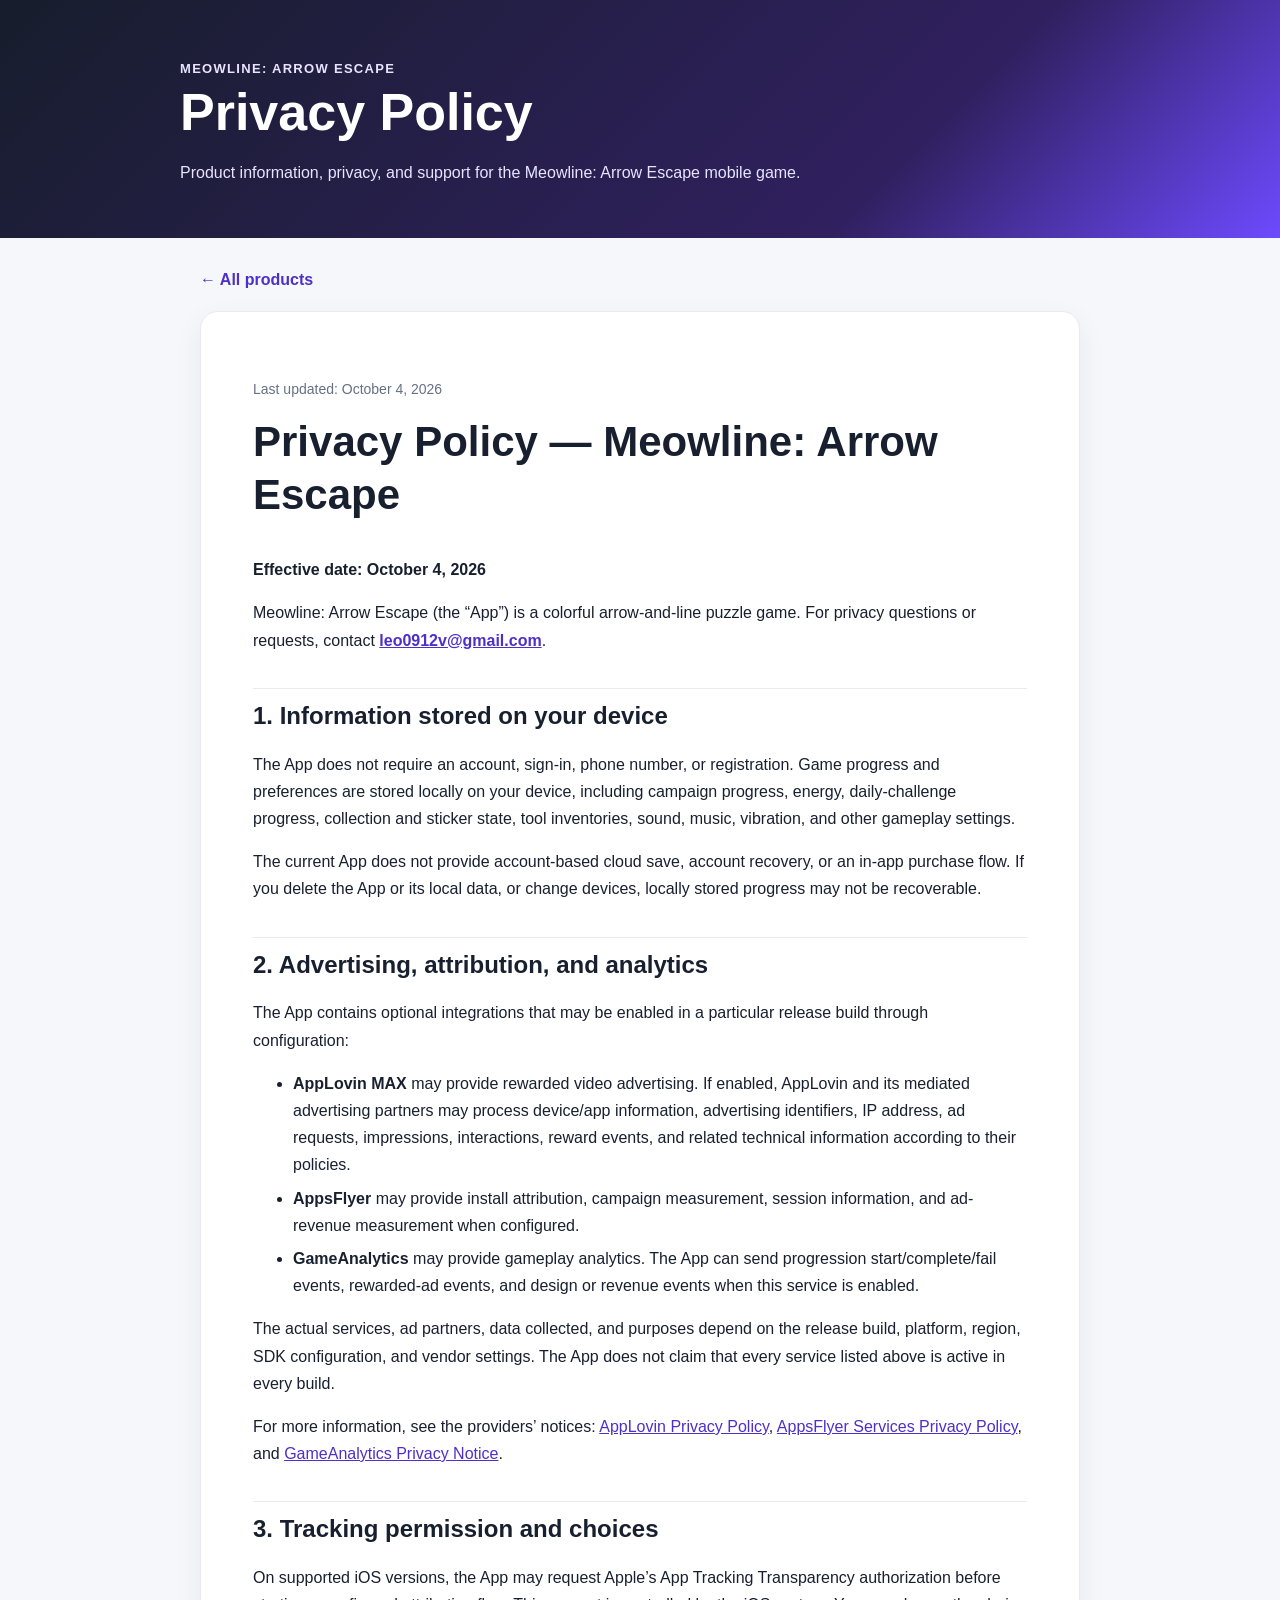
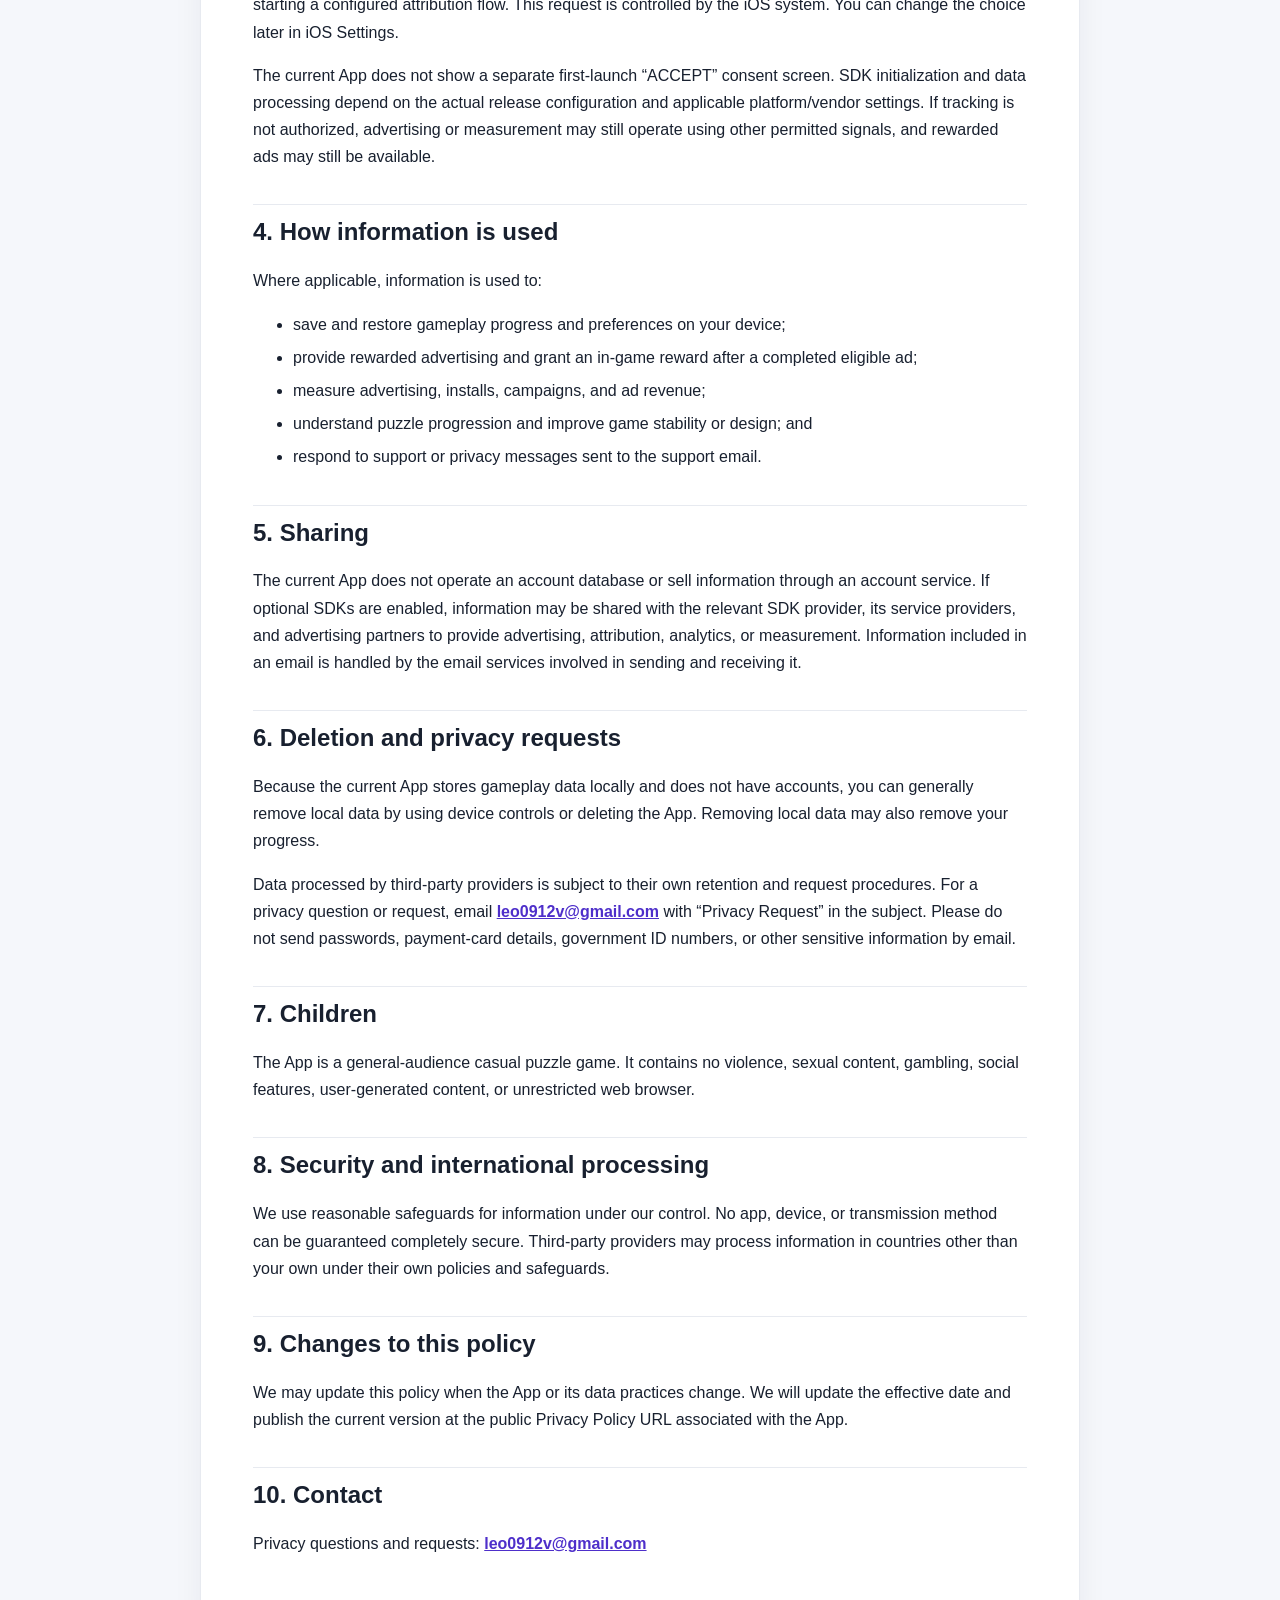
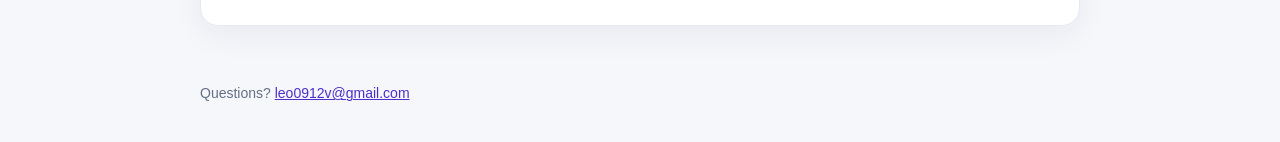
==== meowline-arrow-escape/privacy-policy.html @ 1085cde0 "Add multi-product legal pages" ====
<!doctype html>
<html lang="en">
<head>
  <meta charset="utf-8">
  <meta name="viewport" content="width=device-width, initial-scale=1">
  <meta name="description" content="Privacy Policy for Meowline: Arrow Escape.">
  <title>Privacy Policy · Arrow Legal</title>
  <link rel="stylesheet" href="../styles.css">
</head>
<body>
  <header class="site-header"><div class="header-inner">
    <p class="eyebrow">Meowline: Arrow Escape</p>
    <h1>Privacy Policy</h1>
    <p>Product information, privacy, and support for the Meowline: Arrow Escape mobile game.</p>
  </div></header>
  <main>
    <a class="back" href="../index.html">← All products</a>
    <article>
      <p class="meta">Last updated: October 4, 2026</p>
<h1>Privacy Policy — Meowline: Arrow Escape</h1>
<p><strong>Effective date: October 4, 2026</strong></p>
<p>Meowline: Arrow Escape (the “App”) is a colorful arrow-and-line puzzle game. For privacy questions or requests, contact <strong><a href="mailto:leo0912v@gmail.com">leo0912v@gmail.com</a></strong>.</p>
<h2>1. Information stored on your device</h2>
<p>The App does not require an account, sign-in, phone number, or registration. Game progress and preferences are stored locally on your device, including campaign progress, energy, daily-challenge progress, collection and sticker state, tool inventories, sound, music, vibration, and other gameplay settings.</p>
<p>The current App does not provide account-based cloud save, account recovery, or an in-app purchase flow. If you delete the App or its local data, or change devices, locally stored progress may not be recoverable.</p>
<h2>2. Advertising, attribution, and analytics</h2>
<p>The App contains optional integrations that may be enabled in a particular release build through configuration:</p>
<ul>
<li><strong>AppLovin MAX</strong> may provide rewarded video advertising. If enabled, AppLovin and its mediated advertising partners may process device/app information, advertising identifiers, IP address, ad requests, impressions, interactions, reward events, and related technical information according to their policies.</li>
<li><strong>AppsFlyer</strong> may provide install attribution, campaign measurement, session information, and ad-revenue measurement when configured.</li>
<li><strong>GameAnalytics</strong> may provide gameplay analytics. The App can send progression start/complete/fail events, rewarded-ad events, and design or revenue events when this service is enabled.</li>
</ul>
<p>The actual services, ad partners, data collected, and purposes depend on the release build, platform, region, SDK configuration, and vendor settings. The App does not claim that every service listed above is active in every build.</p>
<p>For more information, see the providers’ notices: <a href="https://legal.applovin.com/privacy/">AppLovin Privacy Policy</a>, <a href="https://www.appsflyer.com/legal/services-privacy-policy/">AppsFlyer Services Privacy Policy</a>, and <a href="https://www.gameanalytics.com/trust/privacy-notice">GameAnalytics Privacy Notice</a>.</p>
<h2>3. Tracking permission and choices</h2>
<p>On supported iOS versions, the App may request Apple’s App Tracking Transparency authorization before starting a configured attribution flow. This request is controlled by the iOS system. You can change the choice later in iOS Settings.</p>
<p>The current App does not show a separate first-launch “ACCEPT” consent screen. SDK initialization and data processing depend on the actual release configuration and applicable platform/vendor settings. If tracking is not authorized, advertising or measurement may still operate using other permitted signals, and rewarded ads may still be available.</p>
<h2>4. How information is used</h2>
<p>Where applicable, information is used to:</p>
<ul>
<li>save and restore gameplay progress and preferences on your device;</li>
<li>provide rewarded advertising and grant an in-game reward after a completed eligible ad;</li>
<li>measure advertising, installs, campaigns, and ad revenue;</li>
<li>understand puzzle progression and improve game stability or design; and</li>
<li>respond to support or privacy messages sent to the support email.</li>
</ul>
<h2>5. Sharing</h2>
<p>The current App does not operate an account database or sell information through an account service. If optional SDKs are enabled, information may be shared with the relevant SDK provider, its service providers, and advertising partners to provide advertising, attribution, analytics, or measurement. Information included in an email is handled by the email services involved in sending and receiving it.</p>
<h2>6. Deletion and privacy requests</h2>
<p>Because the current App stores gameplay data locally and does not have accounts, you can generally remove local data by using device controls or deleting the App. Removing local data may also remove your progress.</p>
<p>Data processed by third-party providers is subject to their own retention and request procedures. For a privacy question or request, email <strong><a href="mailto:leo0912v@gmail.com">leo0912v@gmail.com</a></strong> with “Privacy Request” in the subject. Please do not send passwords, payment-card details, government ID numbers, or other sensitive information by email.</p>
<h2>7. Children</h2>
<p>The App is a general-audience casual puzzle game. It contains no violence, sexual content, gambling, social features, user-generated content, or unrestricted web browser.</p>
<h2>8. Security and international processing</h2>
<p>We use reasonable safeguards for information under our control. No app, device, or transmission method can be guaranteed completely secure. Third-party providers may process information in countries other than your own under their own policies and safeguards.</p>
<h2>9. Changes to this policy</h2>
<p>We may update this policy when the App or its data practices change. We will update the effective date and publish the current version at the public Privacy Policy URL associated with the App.</p>
<h2>10. Contact</h2>
<p>Privacy questions and requests: <strong><a href="mailto:leo0912v@gmail.com">leo0912v@gmail.com</a></strong></p>
    </article>
  </main>
  <footer>Questions? <a href="mailto:leo0912v@gmail.com">leo0912v@gmail.com</a></footer>
</body>
</html>
---- styles.css ----
:root {
  color-scheme: light;
  --ink: #18202f;
  --muted: #667085;
  --line: #e7eaf0;
  --paper: #ffffff;
  --wash: #f5f7fb;
  --accent: #6d4aff;
  --accent-dark: #4e2fca;
}
* { box-sizing: border-box; }
body {
  margin: 0;
  background: var(--wash);
  color: var(--ink);
  font: 16px/1.7 -apple-system, BlinkMacSystemFont, "Segoe UI", sans-serif;
}
a { color: var(--accent-dark); }
.site-header {
  background: linear-gradient(135deg, #171d2c, #30205f 70%, #6d4aff);
  color: white;
  padding: 44px 20px 52px;
}
.header-inner, main, footer { max-width: 920px; margin: 0 auto; }
.eyebrow { margin: 0 0 8px; color: #d9d0ff; font-size: 13px; font-weight: 700; letter-spacing: .1em; text-transform: uppercase; }
h1, h2, h3 { line-height: 1.25; }
.site-header h1 { margin: 0; font-size: clamp(30px, 6vw, 52px); }
.site-header p { max-width: 680px; margin: 14px 0 0; color: #e8e4ff; }
main { padding: 28px 20px 56px; }
.card, article {
  background: var(--paper);
  border: 1px solid var(--line);
  border-radius: 18px;
  box-shadow: 0 10px 30px rgba(31, 35, 51, .06);
}
.card { padding: 26px; margin-bottom: 18px; }
.card h2 { margin-top: 0; }
.card-grid { display: grid; grid-template-columns: repeat(auto-fit, minmax(220px, 1fr)); gap: 14px; }
.card-grid a { display: block; height: 100%; padding: 18px; border: 1px solid var(--line); border-radius: 14px; text-decoration: none; }
.card-grid a:hover { border-color: var(--accent); background: #faf9ff; }
.card-grid strong { display: block; margin-bottom: 5px; color: var(--ink); }
.card-grid span { color: var(--muted); font-size: 14px; }
article { padding: clamp(24px, 5vw, 52px); }
article h1 { margin-top: 0; font-size: clamp(28px, 5vw, 42px); }
article h2 { margin-top: 34px; padding-top: 12px; border-top: 1px solid var(--line); font-size: 24px; }
article h3 { margin-top: 26px; font-size: 19px; }
article li { margin: 6px 0; }
.meta { color: var(--muted); font-size: 14px; }
.notice { padding: 14px 16px; border-left: 4px solid var(--accent); background: #f3f0ff; color: #342c64; border-radius: 8px; }
.back { display: inline-block; margin: 0 0 18px; text-decoration: none; font-weight: 600; }
footer { padding: 0 20px 36px; color: var(--muted); font-size: 14px; }
@media (max-width: 560px) { .site-header { padding: 34px 18px 40px; } main { padding: 20px 14px 42px; } article { padding: 22px 18px; } }
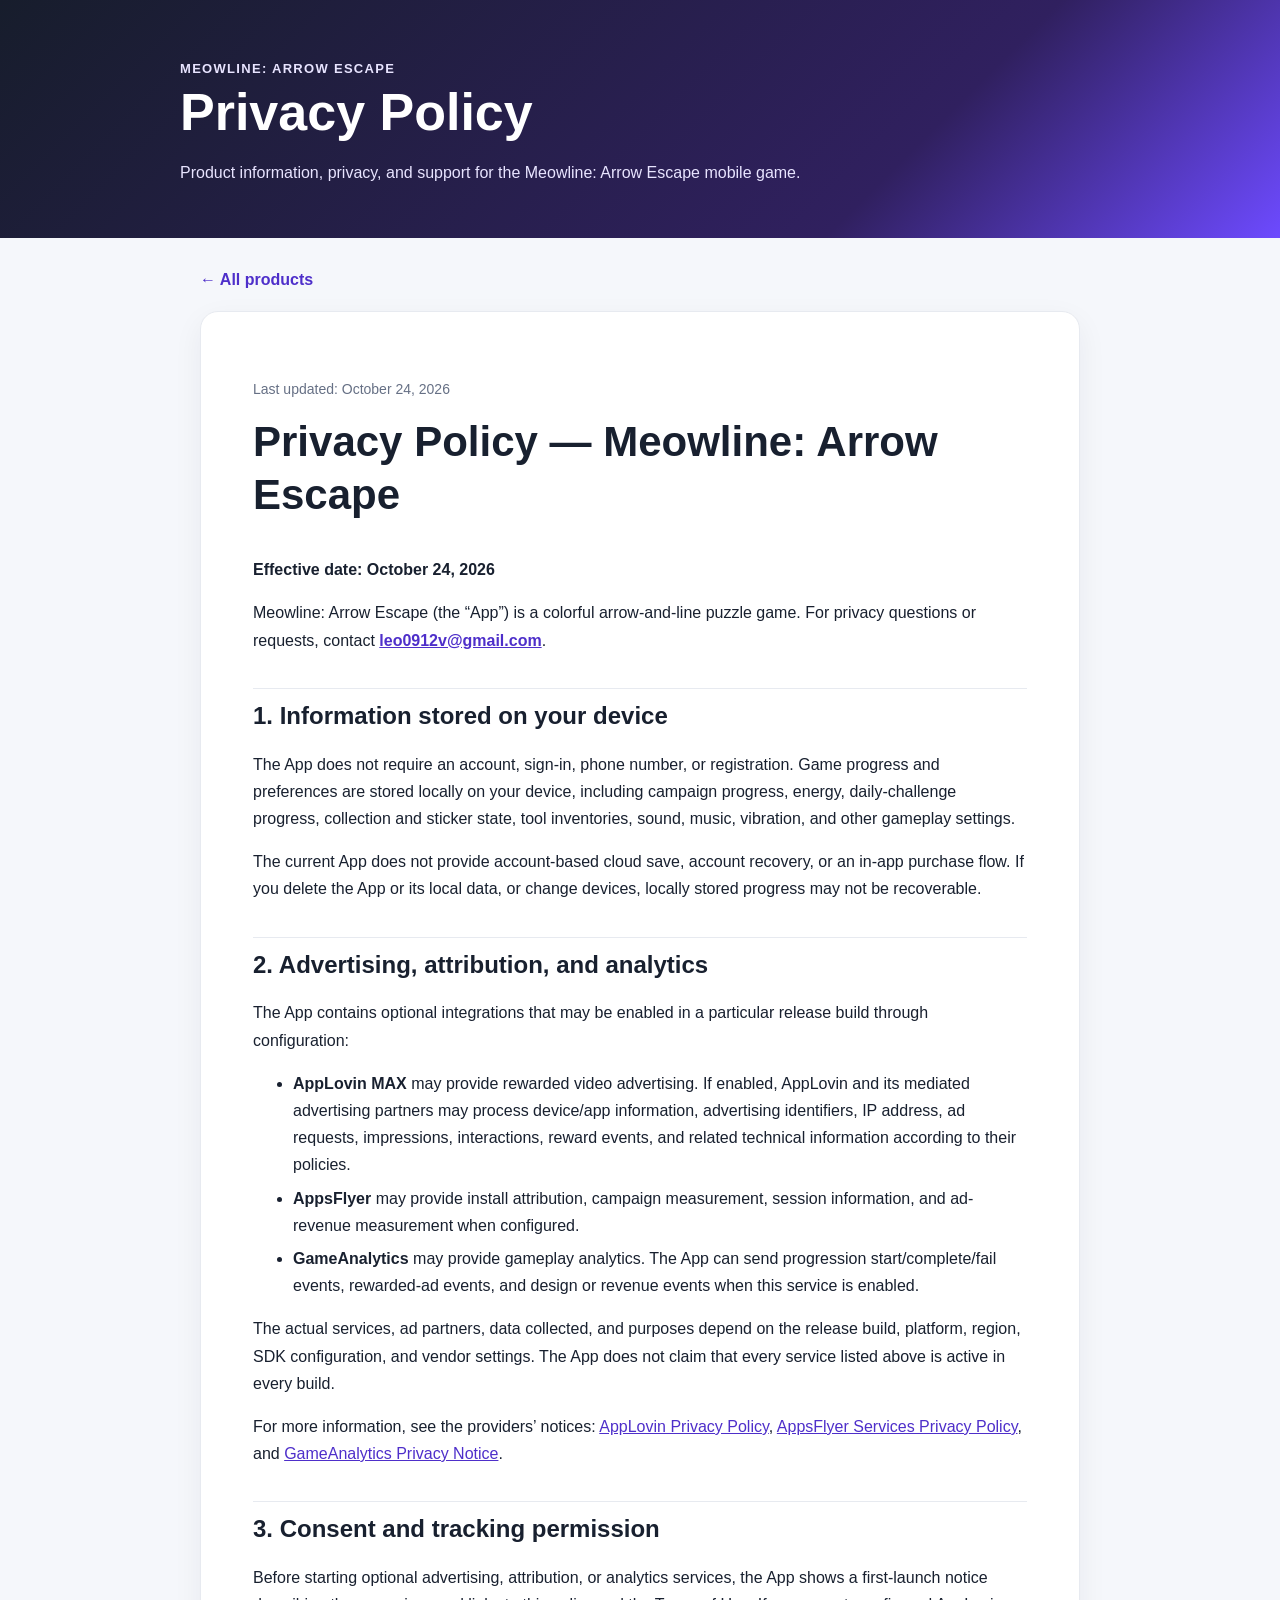
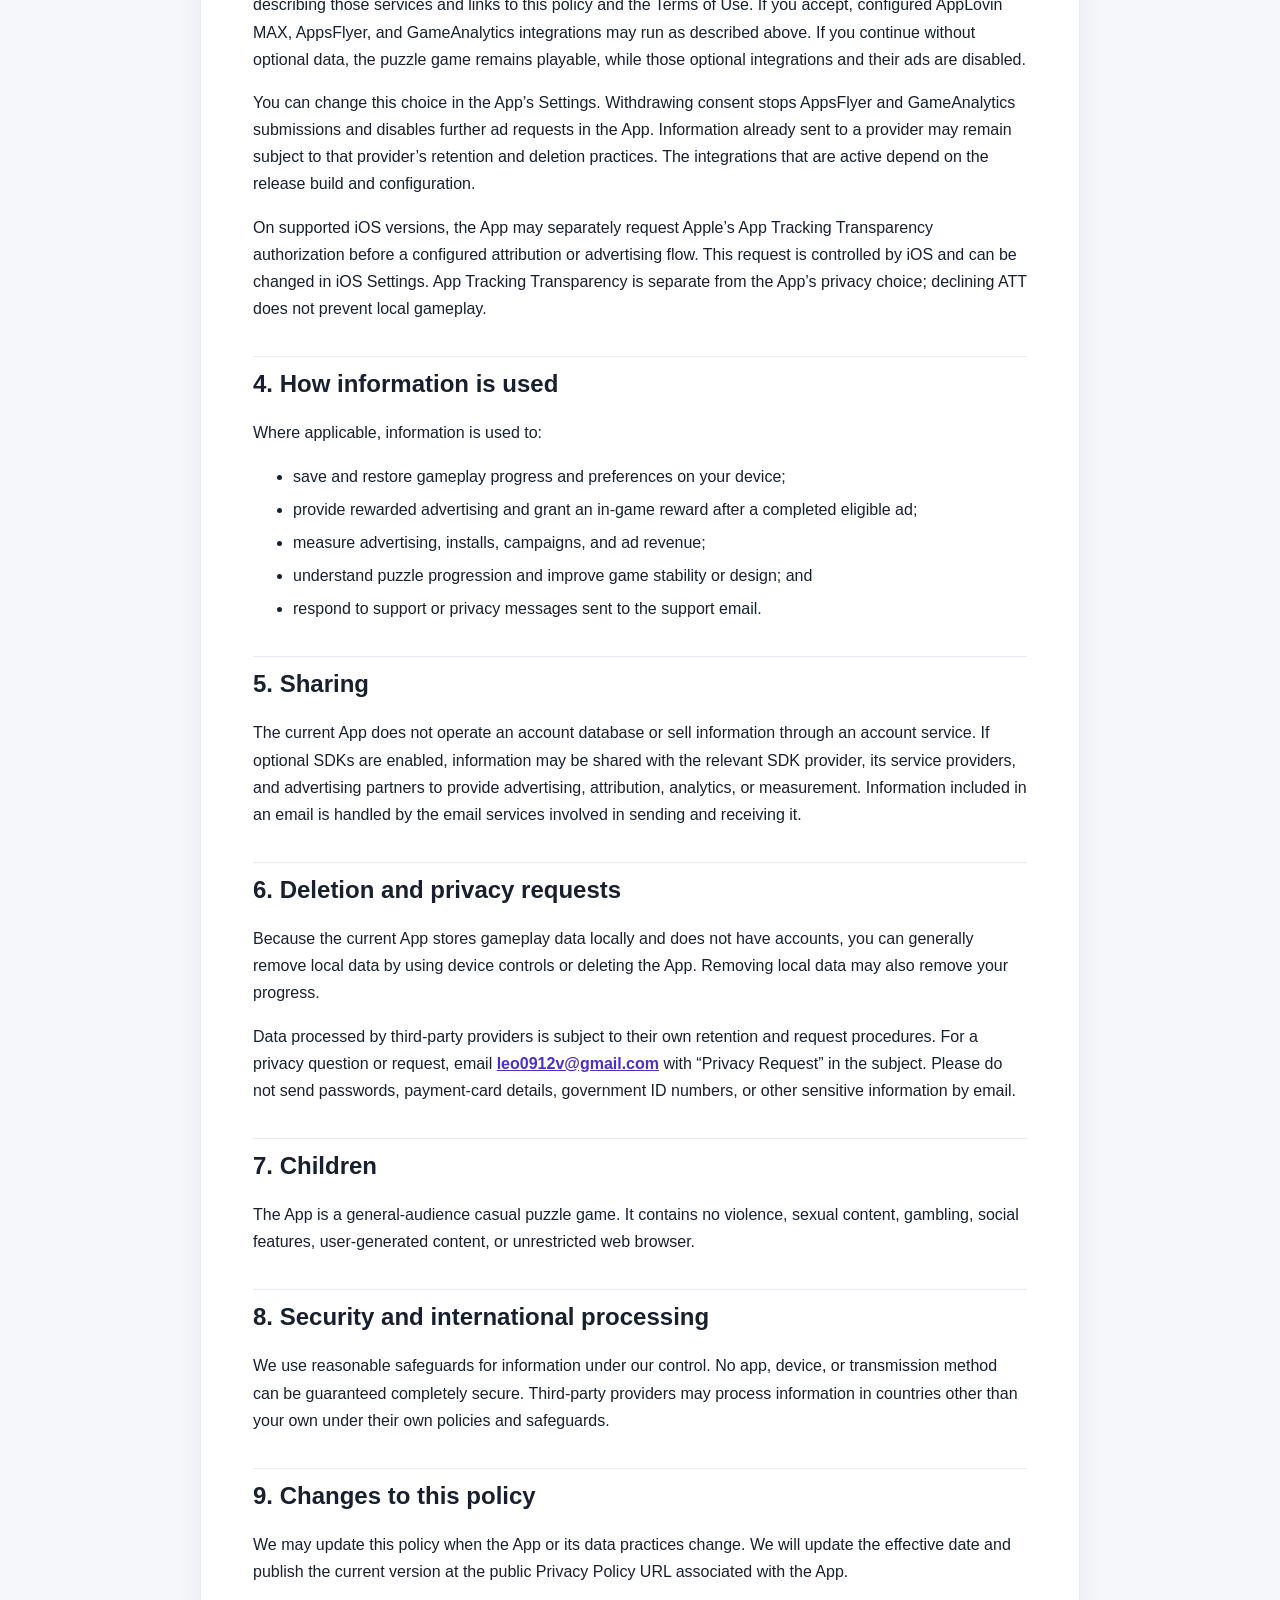
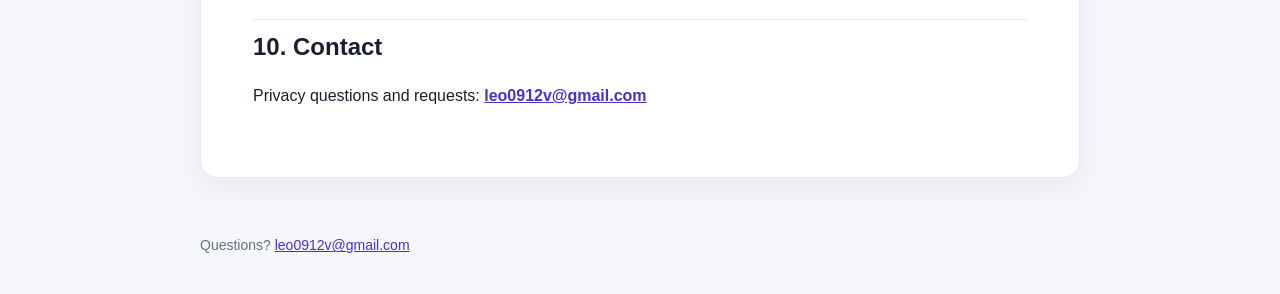
==== commit cc38d1be: "Update privacy policy consent details" ====
--- a/meowline-arrow-escape/privacy-policy.html
+++ b/meowline-arrow-escape/privacy-policy.html
@@ -16,9 +16,9 @@
   <main>
     <a class="back" href="../index.html">← All products</a>
     <article>
-      <p class="meta">Last updated: October 4, 2026</p>
+      <p class="meta">Last updated: October 24, 2026</p>
 <h1>Privacy Policy — Meowline: Arrow Escape</h1>
-<p><strong>Effective date: October 4, 2026</strong></p>
+<p><strong>Effective date: October 24, 2026</strong></p>
 <p>Meowline: Arrow Escape (the “App”) is a colorful arrow-and-line puzzle game. For privacy questions or requests, contact <strong><a href="mailto:leo0912v@gmail.com">leo0912v@gmail.com</a></strong>.</p>
 <h2>1. Information stored on your device</h2>
 <p>The App does not require an account, sign-in, phone number, or registration. Game progress and preferences are stored locally on your device, including campaign progress, energy, daily-challenge progress, collection and sticker state, tool inventories, sound, music, vibration, and other gameplay settings.</p>
@@ -32,9 +32,10 @@
 </ul>
 <p>The actual services, ad partners, data collected, and purposes depend on the release build, platform, region, SDK configuration, and vendor settings. The App does not claim that every service listed above is active in every build.</p>
 <p>For more information, see the providers’ notices: <a href="https://legal.applovin.com/privacy/">AppLovin Privacy Policy</a>, <a href="https://www.appsflyer.com/legal/services-privacy-policy/">AppsFlyer Services Privacy Policy</a>, and <a href="https://www.gameanalytics.com/trust/privacy-notice">GameAnalytics Privacy Notice</a>.</p>
-<h2>3. Tracking permission and choices</h2>
-<p>On supported iOS versions, the App may request Apple’s App Tracking Transparency authorization before starting a configured attribution flow. This request is controlled by the iOS system. You can change the choice later in iOS Settings.</p>
-<p>The current App does not show a separate first-launch “ACCEPT” consent screen. SDK initialization and data processing depend on the actual release configuration and applicable platform/vendor settings. If tracking is not authorized, advertising or measurement may still operate using other permitted signals, and rewarded ads may still be available.</p>
+<h2>3. Consent and tracking permission</h2>
+<p>Before starting optional advertising, attribution, or analytics services, the App shows a first-launch notice describing those services and links to this policy and the Terms of Use. If you accept, configured AppLovin MAX, AppsFlyer, and GameAnalytics integrations may run as described above. If you continue without optional data, the puzzle game remains playable, while those optional integrations and their ads are disabled.</p>
+<p>You can change this choice in the App’s Settings. Withdrawing consent stops AppsFlyer and GameAnalytics submissions and disables further ad requests in the App. Information already sent to a provider may remain subject to that provider’s retention and deletion practices. The integrations that are active depend on the release build and configuration.</p>
+<p>On supported iOS versions, the App may separately request Apple’s App Tracking Transparency authorization before a configured attribution or advertising flow. This request is controlled by iOS and can be changed in iOS Settings. App Tracking Transparency is separate from the App’s privacy choice; declining ATT does not prevent local gameplay.</p>
 <h2>4. How information is used</h2>
 <p>Where applicable, information is used to:</p>
 <ul>
